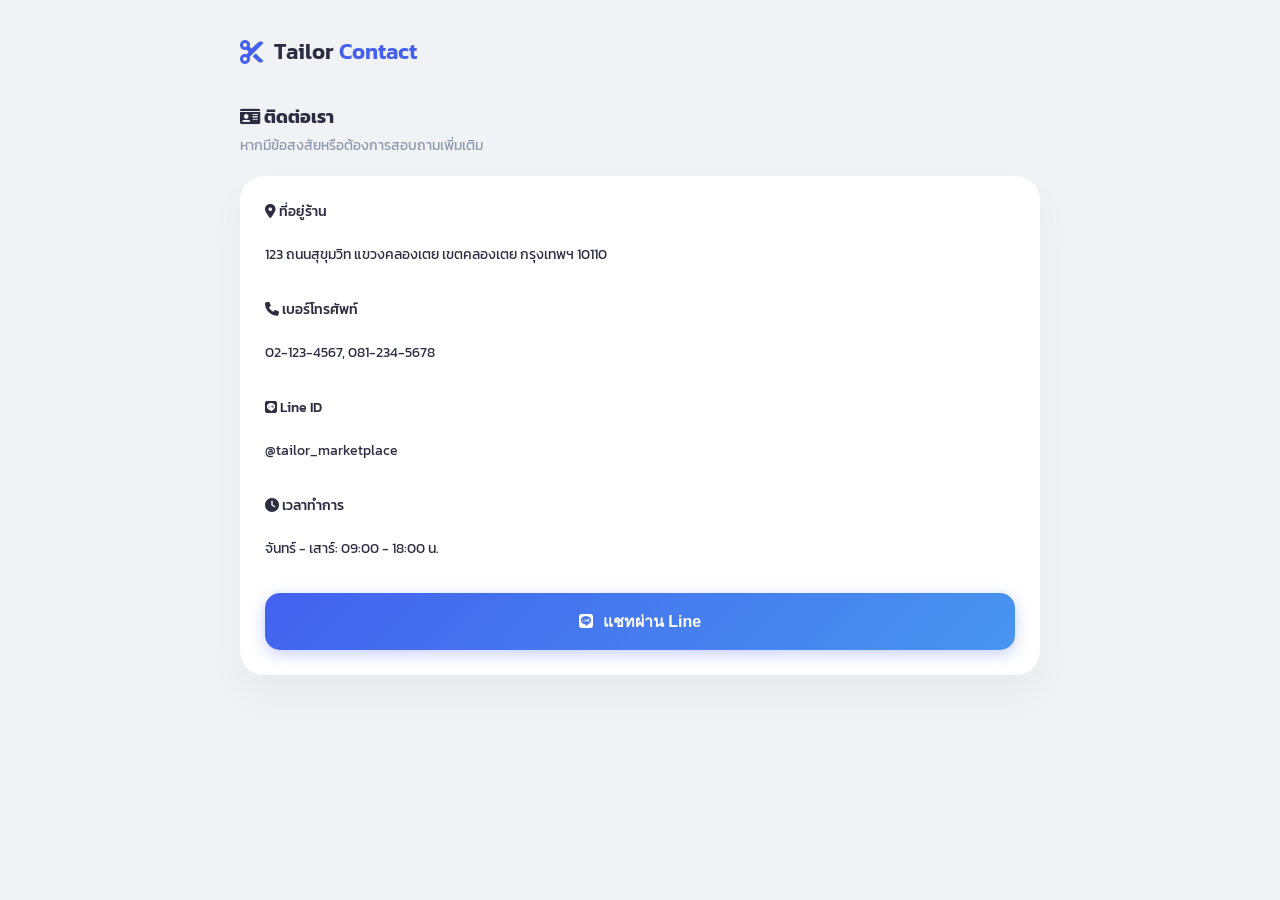
==== contact.html @ 196d5b2f "อัปเดท" ====
<!DOCTYPE html>
<html lang="th">
<head>
  <meta charset="UTF-8">
  <meta name="viewport" content="width=device-width, initial-scale=1.0">
  <title>Contact Us - Tailor Marketplace</title>
  <link href="https://fonts.googleapis.com/css2?family=Kanit:wght@300;400;500;600&display=swap" rel="stylesheet">
  <link rel="stylesheet" href="https://cdnjs.cloudflare.com/ajax/libs/font-awesome/6.0.0/css/all.min.css">
  <link rel="stylesheet" href="style.css">
</head>
<body>
  <div class="container">
    <header>
      <div class="brand">
        <i class="fas fa-scissors"></i>
        <h1>Tailor <span>Contact</span></h1>
      </div>
    </header>

    <section class="view">
      <div class="section-header">
        <h2><i class="fas fa-id-card"></i> ติดต่อเรา</h2>
        <p>หากมีข้อสงสัยหรือต้องการสอบถามเพิ่มเติม</p>
      </div>

      <div class="form-group">
        <div class="input-item">
          <label><i class="fas fa-map-marker-alt"></i> ที่อยู่ร้าน</label>
          <p style="font-size: 14px;">123 ถนนสุขุมวิท แขวงคลองเตย เขตคลองเตย กรุงเทพฯ 10110</p>
        </div>
        <div class="input-item">
          <label><i class="fas fa-phone"></i> เบอร์โทรศัพท์</label>
          <p style="font-size: 14px;">02-123-4567, 081-234-5678</p>
        </div>
        <div class="input-item">
          <label><i class="fab fa-line"></i> Line ID</label>
          <p style="font-size: 14px;">@tailor_marketplace</p>
        </div>
        <div class="input-item">
          <label><i class="fas fa-clock"></i> เวลาทำการ</label>
          <p style="font-size: 14px;">จันทร์ - เสาร์: 09:00 - 18:00 น.</p>
        </div>
        <button class="btn-primary" onclick="window.open('https://line.me', '_blank')">
          <i class="fab fa-line"></i> แชทผ่าน Line
        </button>
      </div>
    </section>

    <div class="bottom-nav">
      <div class="nav-item" onclick="location.href='index.html'">
        <i class="fas fa-home"></i>
        <span>หน้าหลัก</span>
      </div>
      <div class="nav-item" onclick="location.href='portfolio.html'">
        <i class="fas fa-images"></i>
        <span>ผลงาน</span>
      </div>
      <div class="nav-item active" onclick="location.href='contact.html'">
        <i class="fas fa-phone"></i>
        <span>ติดต่อ</span>
      </div>
    </div>
  </div>
</body>
</html>
---- style.css ----
:root {
  --primary: #4361ee;
  --primary-light: #4895ef;
  --primary-dark: #7209b7; /* Darker primary for dark mode */
  --primary-dark-light: #f72585; /* Lighter dark primary */

  --success: #10b981;
  --warning: #f72585;
  --secondary: #4cc9f0;

  --bg: #f0f2f5;
  --card: #ffffff;
  --text-main: #2b2d42;
  --text-sub: #8d99ae;
}

/* Dark Mode Variables */
:root.dark-mode {
  --primary: var(--primary-dark);
  --primary-light: var(--primary-dark-light);
  --success: #10b981;
  --warning: #f72585;
  --secondary: #4cc9f0;
  --bg: #f0f2f5;
  --card: #ffffff;
  --text-main: #2b2d42;
  --text-sub: #8d99ae;

  --bg: #1a202c; /* Dark background */
  --card: #2d3748; /* Dark card background */
  --text-main: #e2e8f0; /* Light text */
  --text-sub: #a0aec0; /* Lighter sub-text */
}

body {
  font-family: 'Kanit', sans-serif;
  background-color: var(--bg);
  margin: 0 0 70px 0; /* Space for bottom nav */
  color: var(--text-main);
}


.container {
  max-width: 600px;
  margin: 0 auto;
  padding: 15px;
}

header {
  display: flex;
  justify-content: space-between;
  align-items: center;
  padding: 20px 0;
}

.brand {
  display: flex;
  align-items: center;
  justify-content: center;
  gap: 10px;
}

.brand i {
  font-size: 24px;
  color: var(--primary);
}

.brand h1 {
  font-size: 22px;
  margin: 0;
  font-weight: 600;
}

.brand h1 span { color: var(--primary); }

.section-header {
  margin-bottom: 20px;
}

.section-header h2 { font-size: 18px; margin-bottom: 5px; }
.section-header p { color: var(--text-sub); font-size: 14px; margin: 0; }

/* Utility Classes for clean UI */
.hidden { display: none !important; }
.fade-in { animation: fadeIn 0.3s ease-in; }
@keyframes fadeIn { from { opacity: 0; transform: translateY(5px); } to { opacity: 1; transform: translateY(0); } }

.form-group {
  background: var(--card);
  padding: 25px;
  border-radius: 24px;
  box-shadow: 0 20px 40px rgba(0,0,0,0.04);
  display: flex;
  flex-direction: column;
  gap: 20px;
}

.input-item {
  display: flex;
  flex-direction: column;
  gap: 8px;
}

.input-item label {
  font-size: 14px;
  font-weight: 500;
  color: var(--text-main);
}

input, textarea {
  padding: 14px;
  border: 1px solid #cbd5e1;
  border-radius: 12px;
  font-size: 16px;
  transition: 0.3s;
  background: #f8fafc;
}

input:focus, textarea:focus {
  outline: none;
  border-color: var(--primary);
  background: #fff;
  box-shadow: 0 0 0 4px rgba(67, 97, 238, 0.1);
}

.btn-primary {
  background: linear-gradient(135deg, var(--primary), var(--primary-light));
  color: white;
  border: none;
  padding: 16px;
  border-radius: 15px;
  font-weight: bold;
  cursor: pointer;
  font-size: 16px;
  box-shadow: 0 4px 15px rgba(67, 97, 238, 0.3);
  transition: transform 0.2s;
  width: 100%;
  display: flex;
  align-items: center;
  justify-content: center;
  gap: 10px;
}

/* Navigation Bar Styles */
.main-nav {
  display: none; /* Mobile Hidden */
  gap: 20px;
  margin-left: 20px;
}

.main-nav a {
  text-decoration: none;
  color: var(--text-main);
  font-size: 14px;
  font-weight: 500;
  transition: 0.3s;
}

.main-nav a:hover, .main-nav a.active {
  color: var(--primary);
}

.main-nav.dark-mode a { color: var(--text-main); }

.btn-primary:active {
  transform: scale(0.98);
}

.search-container {
  position: relative;
  margin-bottom: 20px;
}

.search-container i {
  position: absolute;
  left: 15px;
  top: 15px;
  color: var(--text-sub);
}

#search-input {
  width: 100%;
  padding-left: 45px;
  box-sizing: border-box;
}

.btn-primary:disabled {
  background: var(--secondary);
  cursor: not-allowed;
}

.job-card {
  background: var(--card);
  padding: 18px;
  margin-bottom: 15px;
  border-radius: 18px;
  box-shadow: 0 4px 12px rgba(0,0,0,0.03);
  border: 1px solid #edf2f7;
  transition: 0.3s;
}

.tabs {
  display: grid;
  grid-template-columns: 1fr 1fr;
  gap: 8px;
  margin-bottom: 15px;
  background: #e2e8f0;
  padding: 5px;
  border-radius: 12px;
}

.tab-btn {
  position: relative;
  padding: 10px;
  border: none;
  background: transparent;
  border-radius: 10px;
  cursor: pointer;
  font-family: inherit;
  font-weight: 500;
  color: var(--text-sub);
}

.tab-btn.active {
  background: white;
  color: var(--primary);
  box-shadow: 0 2px 8px rgba(0,0,0,0.1);
}

.badge-notify {
  position: absolute;
  top: -5px;
  right: -2px;
  background-color: var(--warning);
  color: white;
  font-size: 10px;
  min-width: 18px;
  height: 18px;
  border-radius: 10px;
  display: flex;
  align-items: center;
  justify-content: center;
  padding: 0 4px;
  font-weight: bold;
  border: 2px solid white;
}

.badge-notify.dark-mode {
  border: 2px solid var(--card); /* Adjust border for dark mode */
}

/* Status Badges */
.status-badge {
  padding: 4px 10px;
  border-radius: 20px;
  font-size: 12px;
  font-weight: 500;
  display: inline-block;
  text-transform: capitalize;
}

.status-badge.pending { background: #fef9c3; color: #854d0e; border: 1px solid #facc15; }
.status-badge.accepted { background: #dcfce7; color: #166534; border: 1px solid #4ade80; }
.status-badge.sewing { background: #dbeafe; color: #1e40af; border: 1px solid #60a5fa; }
.status-badge.finished { background: #f0fdf4; color: #15803d; border: 1px solid #22c55e; }
.status-badge.cancelled { background: #f1f5f9; color: #64748b; border: 1px solid #cbd5e1; }

.status-badge.low-stock {
  background: #fee2e2;
  color: var(--warning);
  border: 1px solid var(--warning);
}

.status-badge.low-stock.dark-mode {
  background: #4a0e1e; /* Darker background for low stock in dark mode */
  color: #f72585;
  border-color: #f72585;
}

/* Highlight Row when stock is low */
tr.low-stock-row {
  background: #fee2e2;
  color: var(--warning);
  border: 1px solid var(--warning);
}

.status-badge.normal {
  background: #dcfce7;
  color: var(--success);
  border: 1px solid var(--success);
}

/* Highlight Row when stock is low */
tr.low-stock-row {
  background-color: #fff1f2 !important;
}

tr.low-stock-row.dark-mode {
  background-color: #2d1010 !important; /* Darker background for low stock row in dark mode */
}

.dashboard-grid {
  display: flex;
  overflow-x: auto;
  gap: 12px;
  margin-bottom: 25px;
  padding-bottom: 10px;
}

.dash-card {
  min-width: 120px;
  background: white;
  padding: 12px;
  border-radius: 16px;
  text-align: center;
  box-shadow: 0 4px 10px rgba(0,0,0,0.04);
  flex: 1;
}

.dash-card.dark-mode {
  background: var(--card);
}

.dash-card p {
  font-size: 18px;
  margin-top: 5px;
}

/* How it works styles */
.how-it-works {
  margin-bottom: 30px;
  padding: 10px 0;
}

.steps-grid {
  display: grid;
  grid-template-columns: repeat(auto-fit, minmax(130px, 1fr));
  gap: 12px;
  margin-top: 15px;
}

.step-item {
  background: var(--card);
  padding: 25px 15px;
  border-radius: 24px;
  text-align: center;
  box-shadow: 0 10px 20px rgba(0,0,0,0.02);
  border: 1px solid var(--border);
  transition: all 0.4s cubic-bezier(0.175, 0.885, 0.32, 1.275);
  cursor: pointer;
}

.step-item:hover {
  transform: translateY(-8px);
  border-color: var(--primary);
  box-shadow: 0 20px 40px var(--primary-soft);
}

.step-icon-wrapper {
  width: 50px;
  height: 50px;
  background: var(--primary-soft);
  color: var(--primary);
  border-radius: 16px;
  display: flex;
  align-items: center;
  justify-content: center;
  margin: 0 auto 15px;
  font-size: 20px;
}

.step-item p {
  font-size: 12px;
  margin: 0;
  line-height: 1.4;
  color: var(--text-main);
}

/* Bottom Nav */
.bottom-nav {
  position: fixed;
  bottom: 0;
  left: 0;
  right: 0;
  height: 70px;
  background: white;
  display: flex;
  justify-content: space-around;
  align-items: center;
  border-top: 1px solid #edf2f7;
  box-shadow: 0 -5px 20px rgba(0,0,0,0.05);
  z-index: 1000;
}

.bottom-nav.dark-mode {
  background: var(--card);
}

.nav-item {
  display: flex;
  flex-direction: column;
  align-items: center;
  color: var(--text-sub);
  font-size: 12px;
  cursor: pointer;
}

.nav-item i { font-size: 20px; margin-bottom: 4px; }
.nav-item.active { color: var(--primary); } /* Active color remains primary */
.nav-item.dark-mode {
  color: var(--text-sub); /* Default text color for dark mode */
}
.nav-item.active.dark-mode { color: var(--primary); } /* Active color remains primary */

/* Login Screen Styles */
.login-screen {
  position: fixed;
  top: 0; left: 0; right: 0; bottom: 0;
  background: var(--bg);
  display: flex;
  align-items: center;
  justify-content: center;
  z-index: 2000;
}

.login-screen.dark-mode {
  background: var(--bg);
}

.login-box {
  background: white;
  padding: 40px 30px;
  border-radius: 25px;
  box-shadow: 0 15px 35px rgba(0,0,0,0.1);
  text-align: center;
  max-width: 350px;
  width: 90%;
}

.login-box.dark-mode {
  background: var(--card);
}

.login-box i { font-size: 40px; color: var(--primary); margin-bottom: 20px; }
.login-box h2 { margin-bottom: 10px; }
.login-box p { font-size: 14px; color: var(--text-sub); margin-bottom: 25px; }
.login-box input { width: 100%; box-sizing: border-box; margin-bottom: 20px; text-align: center; font-size: 18px; letter-spacing: 5px; }
.login-box .btn-primary { width: 100%; }

/* Performance Section & Table */
.performance-section {
  background: white;
  padding: 20px;
  border-radius: 20px;
  margin-top: 20px;
  box-shadow: 0 4px 12px rgba(0,0,0,0.05);
}
.performance-section h3 { font-size: 16px; margin-bottom: 15px; display: flex; align-items: center; gap: 8px; }
.table-container { overflow-x: auto; }
.stats-table { width: 100%; border-collapse: collapse; font-size: 14px; }
.stats-table th { text-align: left; padding: 12px 8px; border-bottom: 2px solid var(--bg); color: var(--text-sub); font-weight: 500; }
.stats-table td { padding: 12px 8px; border-bottom: 1px solid var(--bg); }
.text-success { color: var(--success); font-weight: 600; }
.text-primary { color: var(--primary); font-weight: 600; }

.stats-table.dark-mode th { border-bottom: 2px solid var(--bg); }
.stats-table.dark-mode td { border-bottom: 1px solid var(--bg); }


.stock-filter {
  font-size: 13px;
  color: var(--text-sub);
  display: flex;
  align-items: center;
  gap: 6px;
  cursor: pointer;
  background: #f1f5f9;
  padding: 6px 12px;
  border-radius: 20px;
  transition: 0.2s;
}
.stock-filter.dark-mode {
  background: var(--bg);
  color: var(--text-sub);
}
.stock-filter:hover { background: #e2e8f0; }

.chart-section {
  margin-bottom: 25px;
}

.btn-logout {
  background: #fff;
  border: 1px solid #cbd5e1;
  color: var(--text-sub);
  padding: 8px 15px;
  border-radius: 12px;
  cursor: pointer;
  font-family: inherit;
  font-size: 14px;
  transition: 0.3s;
}

.btn-logout:hover {
  background: #fee2e2;
  color: var(--warning);
  border-color: var(--warning);
}

/* Modal & Receipt */
.modal {
  position: fixed;
  top: 0; left: 0; right: 0; bottom: 0;
  background: rgba(0,0,0,0.5);
  display: flex;
  flex-direction: column;
  align-items: center;
  justify-content: center;
  z-index: 3000;
  padding: 20px;
}

.modal.dark-mode {
  background: rgba(0,0,0,0.7);
}

.receipt-content {
  background: white;
  padding: 30px;
  border-radius: 25px;
  width: 100%;
  max-width: 400px;
  text-align: center;
  margin-bottom: 20px;
}

.receipt-content.dark-mode {
  background: var(--card);
}

.receipt-header i { font-size: 50px; color: var(--success); margin-bottom: 15px; }
.receipt-header h2 { color: var(--primary); margin: 10px 0; }
.receipt-body { text-align: left; border-top: 1px dashed #ccc; padding-top: 15px; margin-top: 15px; }
.receipt-body p { margin: 8px 0; font-size: 15px; }

.btn-secondary {
  background: #e2e8f0;
  border: none;
  padding: 12px 25px;
  border-radius: 12px;
  cursor: pointer;
  font-family: inherit;
  margin-top: 10px;
}

.btn-secondary.dark-mode {
  background: var(--bg);
}

/* Boss Hub Styles */
.boss-nav-hub {
  background: white;
  padding: 12px 20px;
  border-radius: 15px;
  margin-bottom: 25px;
  display: flex;
  align-items: center;
  justify-content: space-between;
  box-shadow: 0 4px 15px rgba(67, 97, 238, 0.1);
  border: 1px solid rgba(67, 97, 238, 0.2);
}

.hub-link {
  text-decoration: none;
  color: var(--primary);
  font-weight: 500;
  font-size: 14px;
  display: flex;
  align-items: center;
  gap: 8px;
}

.hub-label {
  font-size: 12px;
  color: var(--text-sub);
}

.portal-access {
  font-size: 18px;
  color: var(--text-sub);
  opacity: 0.4;
  transition: 0.3s;
  cursor: pointer;
}

.portal-access:hover {
  opacity: 1;
  color: var(--primary);
}

.portal-access a {
  color: inherit;
  text-decoration: none;
}

.hub-divider { width: 1px; height: 20px; background: #e2e8f0; margin: 0 15px; }

/* Professional Tab Styling */
.tabs {
    box-shadow: inset 0 2px 4px rgba(0,0,0,0.05);
    border: 1px solid rgba(0,0,0,0.05);
}

.tab-btn {
    transition: all 0.2s ease;
    white-space: nowrap;
}

/* Pagination Styles */
.pagination-container {
  display: flex;
  justify-content: center;
  align-items: center;
  gap: 15px;
  margin-top: 20px;
  padding: 10px;
  background: var(--card);
  border-radius: 15px;
  box-shadow: 0 4px 12px rgba(0,0,0,0.03);
}

.btn-pagination {
  background: var(--primary);
  color: white;
  border: none;
  padding: 8px 15px;
  border-radius: 10px;
  font-weight: bold;
  cursor: pointer;
  font-size: 14px;
  display: flex;
  align-items: center;
  gap: 5px;
  transition: background 0.2s;
}

.btn-pagination:hover:not(:disabled) {
  background: var(--primary-light);
}

.btn-pagination:disabled {
  background: #ccc;
  cursor: not-allowed;
}

.pagination-container span {
  font-size: 14px;
  color: var(--text-main);
  font-weight: 500;
}

/* Demo Login Button Enhancement */
.btn-demo {
  display: block;
  margin-top: 15px;
  padding: 12px;
  text-align: center;
  text-decoration: none;
  font-size: 14px;
  color: var(--primary);
  border: 1.5px dashed var(--primary);
  border-radius: 15px;
  background: rgba(67, 97, 238, 0.05);
  transition: all 0.2s ease;
  font-weight: 500;
}

.btn-demo:hover {
  background: rgba(67, 97, 238, 0.1);
  border-style: solid;
}

.btn-demo:active {
  transform: scale(0.97);
}

/* Progress Bar for Step 3 Tracking */
.job-progress {
  display: flex;
  justify-content: space-between;
  margin: 15px 0;
  position: relative;
  padding-top: 10px;
}

.progress-step {
  font-size: 10px;
  color: var(--text-sub);
  display: flex;
  flex-direction: column;
  align-items: center;
  flex: 1;
  position: relative;
  z-index: 1;
}

/* เส้นเชื่อมระหว่างจุดสถานะ */
.job-progress::before {
  content: '';
  position: absolute;
  top: 22px; /* ให้อยู่กึ่งกลางไอคอน */
  left: 10%;
  right: 10%;
  height: 2px;
  background: #e2e8f0;
  z-index: 0;
}

/* ระบายสีเส้นตามสถานะที่ดำเนินไป */
.job-progress.status-accepted::before { background: linear-gradient(to right, var(--primary) 33%, #e2e8f0 33%); }
.job-progress.status-sewing::before { background: linear-gradient(to right, var(--primary) 66%, #e2e8f0 66%); }
.job-progress.status-finished::before { background: var(--primary); }

.progress-step i {
  background: #e2e8f0;
  width: 24px; height: 24px;
  border-radius: 50%;
  display: flex; align-items: center; justify-content: center;
  margin-bottom: 5px;
  transition: 0.3s;
}

.progress-step.active i { background: var(--primary); color: white; }
.progress-step.active span { color: var(--primary); font-weight: 600; }

/* Responsive Navigation */
@media (min-width: 601px) {
  .main-nav { display: flex !important; }
  .bottom-nav { display: none !important; }
  .container { max-width: 800px; }
}

/* Rating Star Style */
.rating-stars {
  color: #facc15;
  font-size: 18px;
  margin-top: 10px;
}

/* --- Scroll Reveal Animations --- */
.reveal {
  opacity: 0;
  transform: translateY(40px);
  transition: opacity 0.8s ease-out, transform 0.8s cubic-bezier(0.215, 0.61, 0.355, 1);
  visibility: hidden;
  will-change: opacity, transform; /* ช่วยให้เบราว์เซอร์ประมวลผลแอนิเมชันได้ลื่นขึ้น */
}

.reveal.active {
  opacity: 1;
  transform: translateY(0);
  visibility: visible;
}

/* เพิ่มการแสดงผลแบบเหลื่อมเวลากัน (Stagger) สำหรับขั้นตอนจ้างงาน */
.steps-grid .step-item:nth-child(1) { transition-delay: 0.1s; }
.steps-grid .step-item:nth-child(2) { transition-delay: 0.2s; }
.steps-grid .step-item:nth-child(3) { transition-delay: 0.3s; }
.steps-grid .step-item:nth-child(4) { transition-delay: 0.4s; }

/* Measurement Info Box for Tailors */
.measurement-spec {
  background: var(--bg);
  border-radius: 12px;
  padding: 12px;
  margin: 12px 0;
  display: grid;
  grid-template-columns: repeat(3, 1fr);
  gap: 10px;
  border: 1px solid var(--border);
}

.spec-item {
  text-align: center;
  border-right: 1px solid var(--border);
}

.spec-item:last-child { border-right: none; }

.spec-item strong {
  display: block;
  font-size: 11px;
  color: var(--text-sub);
  text-transform: uppercase;
}

.spec-val {
  font-size: 16px;
  font-weight: 600;
  color: var(--primary);
}
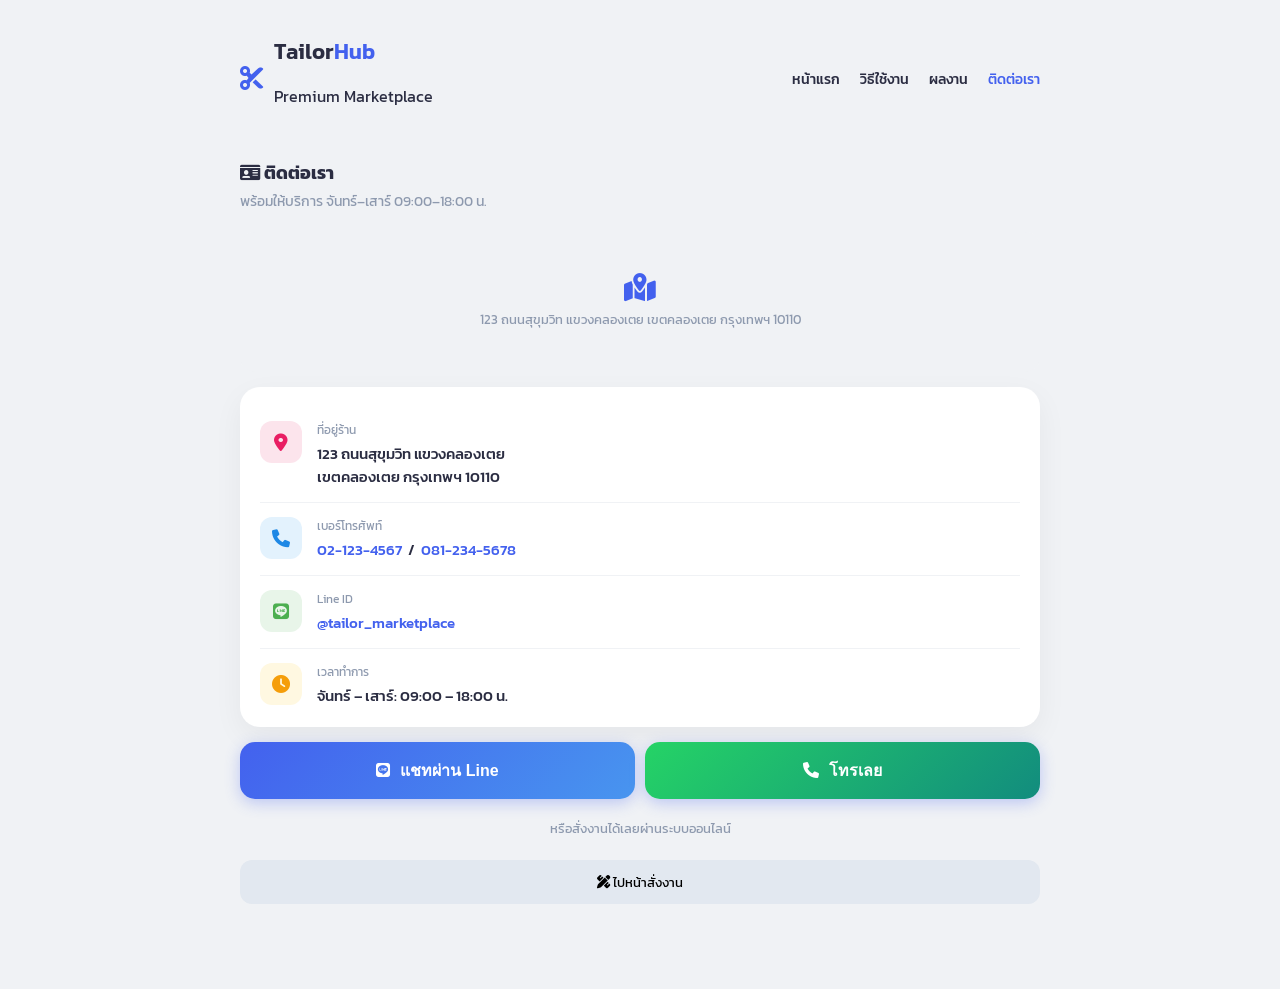
==== commit 35698d73: "Claude Code เข้ามาแก้ไข" ====
--- a/contact.html
+++ b/contact.html
@@ -3,45 +3,109 @@
 <head>
   <meta charset="UTF-8">
   <meta name="viewport" content="width=device-width, initial-scale=1.0">
-  <title>Contact Us - Tailor Marketplace</title>
+  <title>ติดต่อเรา - Tailor Marketplace</title>
   <link href="https://fonts.googleapis.com/css2?family=Kanit:wght@300;400;500;600&display=swap" rel="stylesheet">
   <link rel="stylesheet" href="https://cdnjs.cloudflare.com/ajax/libs/font-awesome/6.0.0/css/all.min.css">
   <link rel="stylesheet" href="style.css">
+  <style>
+    .contact-card { background: var(--card); border-radius: 20px; padding: 20px; box-shadow: 0 10px 30px rgba(0,0,0,0.05); margin-bottom: 15px; }
+    .contact-item { display: flex; align-items: flex-start; gap: 15px; padding: 14px 0; border-bottom: 1px solid var(--bg); }
+    .contact-item:last-child { border-bottom: none; padding-bottom: 0; }
+    .contact-icon { width: 42px; height: 42px; border-radius: 12px; background: #e0e7ff; display: flex; align-items: center; justify-content: center; flex-shrink: 0; }
+    .contact-icon i { color: var(--primary); font-size: 18px; }
+    .contact-icon.line-icon { background: #e8f5e9; }
+    .contact-icon.line-icon i { color: #4caf50; }
+    .contact-icon.phone-icon { background: #e3f2fd; }
+    .contact-icon.phone-icon i { color: #1e88e5; }
+    .contact-icon.loc-icon { background: #fce4ec; }
+    .contact-icon.loc-icon i { color: #e91e63; }
+    .contact-icon.clock-icon { background: #fff8e1; }
+    .contact-icon.clock-icon i { color: #f59e0b; }
+    .contact-label { font-size: 12px; color: var(--text-sub); margin-bottom: 3px; }
+    .contact-value { font-size: 15px; font-weight: 500; }
+    .contact-value a { color: var(--primary); text-decoration: none; }
+    .cta-buttons { display: flex; gap: 10px; flex-wrap: wrap; }
+    .cta-buttons .btn-primary, .cta-buttons .btn-secondary { flex: 1; min-width: 130px; justify-content: center; }
+    .map-placeholder { background: var(--bg); border-radius: 15px; height: 140px; display: flex; flex-direction: column; align-items: center; justify-content: center; gap: 8px; color: var(--text-sub); font-size: 13px; margin-bottom: 15px; }
+  </style>
 </head>
 <body>
   <div class="container">
-    <header>
+    <header class="main-header">
       <div class="brand">
-        <i class="fas fa-scissors"></i>
-        <h1>Tailor <span>Contact</span></h1>
+        <div class="brand-icon"><i class="fas fa-scissors"></i></div>
+        <div class="brand-text">
+          <h1>Tailor<span>Hub</span></h1>
+          <p>Premium Marketplace</p>
+        </div>
       </div>
+      <nav class="main-nav">
+        <a href="index.html">หน้าแรก</a>
+        <a href="present.html">วิธีใช้งาน</a>
+        <a href="portfolio.html">ผลงาน</a>
+        <a href="contact.html" class="active">ติดต่อเรา</a>
+      </nav>
     </header>
 
     <section class="view">
       <div class="section-header">
         <h2><i class="fas fa-id-card"></i> ติดต่อเรา</h2>
-        <p>หากมีข้อสงสัยหรือต้องการสอบถามเพิ่มเติม</p>
+        <p>พร้อมให้บริการ จันทร์–เสาร์ 09:00–18:00 น.</p>
       </div>
 
-      <div class="form-group">
-        <div class="input-item">
-          <label><i class="fas fa-map-marker-alt"></i> ที่อยู่ร้าน</label>
-          <p style="font-size: 14px;">123 ถนนสุขุมวิท แขวงคลองเตย เขตคลองเตย กรุงเทพฯ 10110</p>
+      <!-- Map placeholder -->
+      <div class="map-placeholder">
+        <i class="fas fa-map-marked-alt" style="font-size:28px; color:var(--primary);"></i>
+        <span>123 ถนนสุขุมวิท แขวงคลองเตย เขตคลองเตย กรุงเทพฯ 10110</span>
+      </div>
+
+      <div class="contact-card">
+        <div class="contact-item">
+          <div class="contact-icon loc-icon"><i class="fas fa-map-marker-alt"></i></div>
+          <div>
+            <div class="contact-label">ที่อยู่ร้าน</div>
+            <div class="contact-value">123 ถนนสุขุมวิท แขวงคลองเตย<br>เขตคลองเตย กรุงเทพฯ 10110</div>
+          </div>
         </div>
-        <div class="input-item">
-          <label><i class="fas fa-phone"></i> เบอร์โทรศัพท์</label>
-          <p style="font-size: 14px;">02-123-4567, 081-234-5678</p>
+        <div class="contact-item">
+          <div class="contact-icon phone-icon"><i class="fas fa-phone"></i></div>
+          <div>
+            <div class="contact-label">เบอร์โทรศัพท์</div>
+            <div class="contact-value">
+              <a href="tel:021234567">02-123-4567</a> &nbsp;/&nbsp;
+              <a href="tel:0812345678">081-234-5678</a>
+            </div>
+          </div>
         </div>
-        <div class="input-item">
-          <label><i class="fab fa-line"></i> Line ID</label>
-          <p style="font-size: 14px;">@tailor_marketplace</p>
+        <div class="contact-item">
+          <div class="contact-icon line-icon"><i class="fab fa-line"></i></div>
+          <div>
+            <div class="contact-label">Line ID</div>
+            <div class="contact-value"><a href="https://line.me/ti/p/~@tailor_marketplace" target="_blank">@tailor_marketplace</a></div>
+          </div>
         </div>
-        <div class="input-item">
-          <label><i class="fas fa-clock"></i> เวลาทำการ</label>
-          <p style="font-size: 14px;">จันทร์ - เสาร์: 09:00 - 18:00 น.</p>
+        <div class="contact-item">
+          <div class="contact-icon clock-icon"><i class="fas fa-clock"></i></div>
+          <div>
+            <div class="contact-label">เวลาทำการ</div>
+            <div class="contact-value">จันทร์ – เสาร์: 09:00 – 18:00 น.</div>
+          </div>
         </div>
-        <button class="btn-primary" onclick="window.open('https://line.me', '_blank')">
+      </div>
+
+      <div class="cta-buttons">
+        <button class="btn-primary" onclick="window.open('https://line.me/ti/p/~@tailor_marketplace', '_blank')">
           <i class="fab fa-line"></i> แชทผ่าน Line
+        </button>
+        <button class="btn-primary" style="background:linear-gradient(135deg,#25d366,#128c7e);" onclick="window.open('tel:021234567')">
+          <i class="fas fa-phone"></i> โทรเลย
+        </button>
+      </div>
+
+      <div style="margin-top:20px; text-align:center;">
+        <p style="font-size:13px; color:var(--text-sub); margin-bottom:12px;">หรือสั่งงานได้เลยผ่านระบบออนไลน์</p>
+        <button class="btn-secondary" onclick="location.href='index.html'" style="width:100%;">
+          <i class="fas fa-pen-ruler"></i> ไปหน้าสั่งงาน
         </button>
       </div>
     </section>
@@ -50,6 +114,10 @@
       <div class="nav-item" onclick="location.href='index.html'">
         <i class="fas fa-home"></i>
         <span>หน้าหลัก</span>
+      </div>
+      <div class="nav-item" onclick="location.href='present.html'">
+        <i class="fas fa-project-diagram"></i>
+        <span>วิธีใช้งาน</span>
       </div>
       <div class="nav-item" onclick="location.href='portfolio.html'">
         <i class="fas fa-images"></i>
@@ -62,4 +130,4 @@
     </div>
   </div>
 </body>
-</html>+</html>
